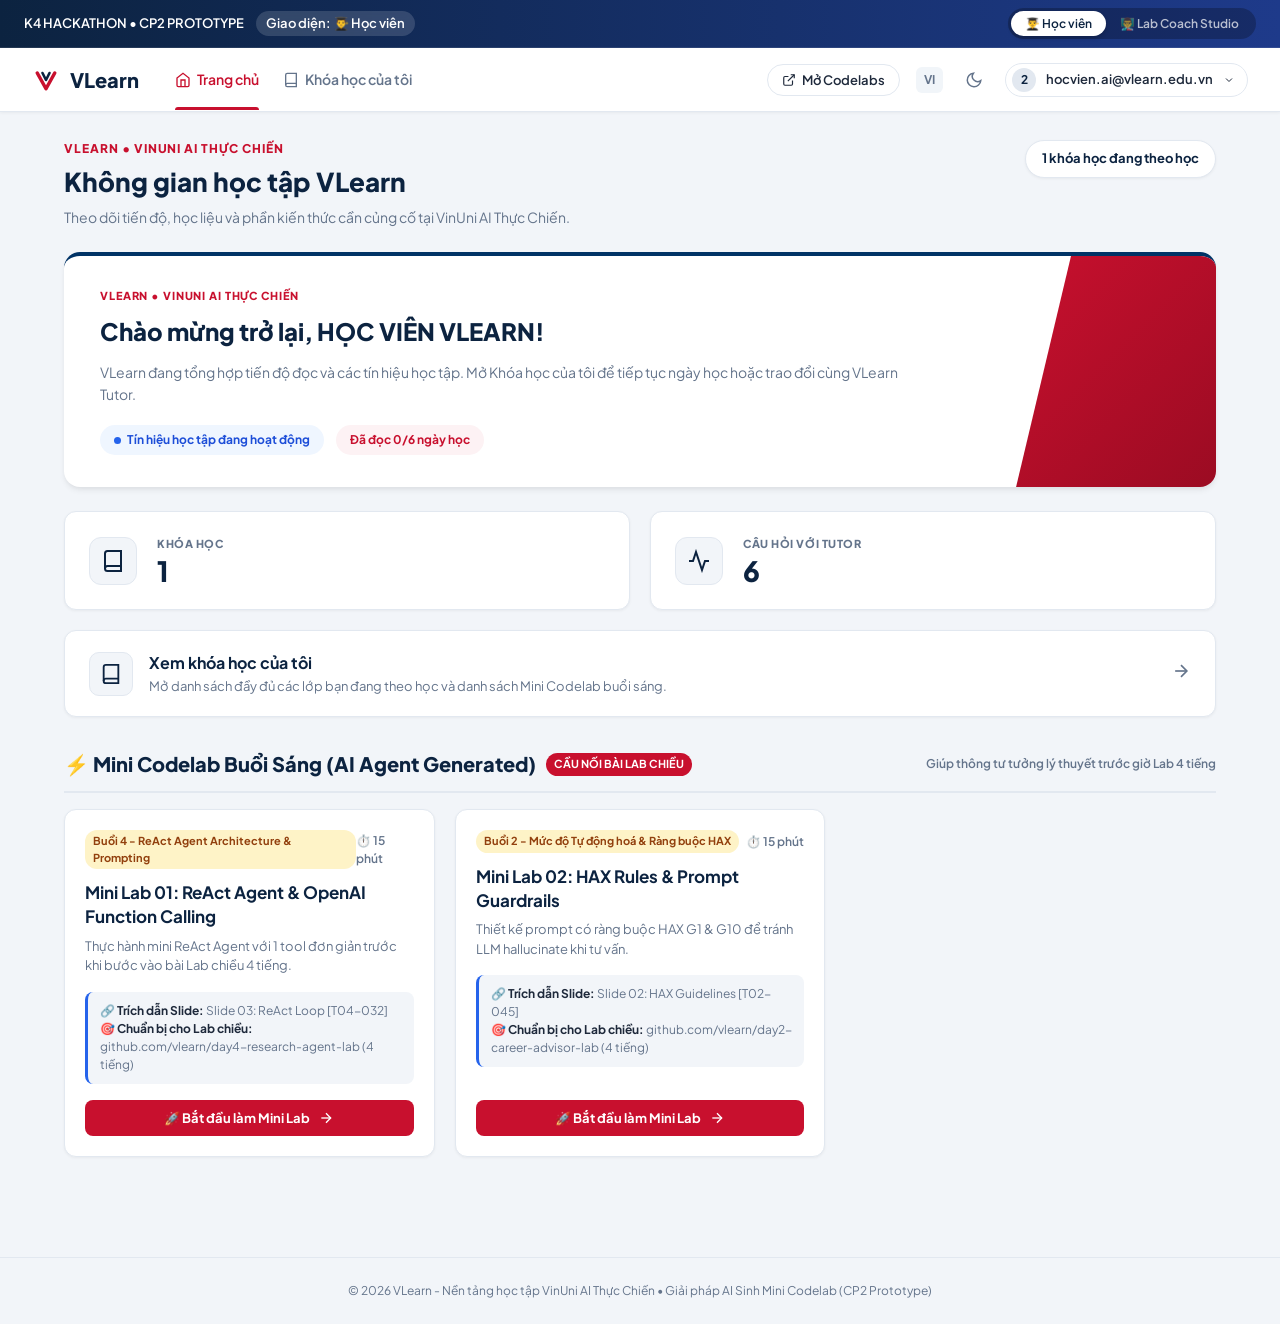
==== codebase/index.html @ d438fdfe "feat: implement initial VLearn CP2 mini codelab application prototype with project structure and cor" ====
<!DOCTYPE html>
<html lang="vi">
<head>
  <meta charset="UTF-8">
  <meta name="viewport" content="width=device-width, initial-scale=1.0">
  <title>VLearn - Không gian học tập VinUni AI Thực Chiến & Mini Codelab Generator</title>
  <meta name="description" content="Nền tảng VLearn kết hợp AI Agent sinh Mini Codelab tự động từ slide bài giảng sáng và repo lab chiều, giúp học viên thông tư tưởng kiến thức và thực hành mượt mà.">
  <link rel="stylesheet" href="styles.css">
</head>
<body>

  <!-- App Mount Target -->
  <div id="app"></div>

  <!-- Application Script -->
  <script src="app.js"></script>

</body>
</html>
---- codebase/styles.css ----
/* VLearn Styling System - Matching CP2 Dashboard & Theme */
@import url('https://fonts.googleapis.com/css2?family=Plus+Jakarta+Sans:wght@400;500;600;700;800&display=swap');

:root {
  --primary-red: #C8102E;
  --primary-red-hover: #a50d24;
  --primary-red-light: #fdf2f4;
  --navy-dark: #0C2340;
  --navy-blue: #003366;
  --navy-light: #1E3A8A;
  --bg-page: #f2f5f9;
  --card-bg: #ffffff;
  --text-main: #1e293b;
  --text-muted: #64748b;
  --text-light: #94a3b8;
  --border-color: #e2e8f0;
  --border-radius-lg: 16px;
  --border-radius-md: 12px;
  --border-radius-sm: 8px;
  --shadow-sm: 0 1px 3px rgba(0, 0, 0, 0.05);
  --shadow-md: 0 4px 6px -1px rgba(0, 0, 0, 0.07), 0 2px 4px -1px rgba(0, 0, 0, 0.04);
  --shadow-lg: 0 10px 25px -5px rgba(0, 0, 0, 0.1), 0 8px 10px -6px rgba(0, 0, 0, 0.05);
  --accent-green: #10b981;
  --accent-blue: #2563eb;
  --accent-orange: #f59e0b;
  --accent-purple: #8b5cf6;
}

/* Dark Mode Overrides */
body.dark-mode {
  --bg-page: #0f172a;
  --card-bg: #1e293b;
  --text-main: #f8fafc;
  --text-muted: #94a3b8;
  --border-color: #334155;
  --primary-red-light: rgba(200, 16, 46, 0.15);
}

* {
  box-sizing: border-box;
  margin: 0;
  padding: 0;
  font-family: 'Plus Jakarta Sans', -apple-system, BlinkMacSystemFont, sans-serif;
}

body {
  background-color: var(--bg-page);
  color: var(--text-main);
  line-height: 1.5;
  min-height: 100vh;
  transition: background-color 0.3s ease, color 0.3s ease;
}

/* Role Banner Bar */
.role-bar {
  background: linear-gradient(90deg, #0C2340 0%, #1E3A8A 100%);
  color: #fff;
  padding: 8px 24px;
  display: flex;
  justify-content: space-between;
  align-items: center;
  font-size: 13px;
  font-weight: 600;
  border-bottom: 1px solid rgba(255, 255, 255, 0.1);
}

.role-bar .role-info {
  display: flex;
  align-items: center;
  gap: 12px;
}

.role-bar .role-badge {
  background: rgba(255, 255, 255, 0.15);
  padding: 3px 10px;
  border-radius: 20px;
  backdrop-filter: blur(4px);
}

.role-switcher {
  display: flex;
  background: rgba(0, 0, 0, 0.25);
  padding: 3px;
  border-radius: 20px;
}

.role-btn {
  border: none;
  background: transparent;
  color: rgba(255, 255, 255, 0.7);
  padding: 5px 14px;
  border-radius: 16px;
  cursor: pointer;
  font-size: 12px;
  font-weight: 600;
  transition: all 0.2s ease;
  display: flex;
  align-items: center;
  gap: 6px;
}

.role-btn.active {
  background: #ffffff;
  color: var(--navy-dark);
  box-shadow: 0 2px 4px rgba(0, 0, 0, 0.2);
}

/* Main Top Header */
.vlearn-header {
  background: var(--card-bg);
  border-bottom: 1px solid var(--border-color);
  padding: 0 32px;
  height: 64px;
  display: flex;
  align-items: center;
  justify-content: space-between;
  position: sticky;
  top: 0;
  z-index: 100;
  box-shadow: var(--shadow-sm);
}

.header-left {
  display: flex;
  align-items: center;
  gap: 36px;
}

.brand-logo {
  display: flex;
  align-items: center;
  gap: 10px;
  font-weight: 800;
  font-size: 20px;
  color: var(--navy-dark);
  text-decoration: none;
}

body.dark-mode .brand-logo {
  color: #fff;
}

.brand-icon {
  width: 28px;
  height: 28px;
}

.nav-links {
  display: flex;
  gap: 24px;

}

.nav-item {
  text-decoration: none;
  color: var(--text-muted);
  font-weight: 600;
  font-size: 14px;
  padding: 20px 0;
  position: relative;
  transition: color 0.2s ease;
  display: flex;
  align-items: center;
  gap: 6px;
  cursor: pointer;
}

.nav-item:hover, .nav-item.active {
  color: var(--primary-red);
}

.nav-item.active::after {
  content: '';
  position: absolute;
  bottom: 0;
  left: 0;
  right: 0;
  height: 3px;
  background-color: var(--primary-red);
  border-top-left-radius: 3px;
  border-top-right-radius: 3px;
}

.header-right {
  display: flex;
  align-items: center;
  gap: 16px;
}

.btn-codelabs-link {
  border: 1px solid var(--border-color);
  background: transparent;
  padding: 7px 14px;
  border-radius: 20px;
  color: var(--text-main);
  font-size: 13px;
  font-weight: 600;
  cursor: pointer;
  display: flex;
  align-items: center;
  gap: 6px;
  transition: all 0.2s ease;
}

.btn-codelabs-link:hover {
  border-color: var(--primary-red);
  color: var(--primary-red);
}

.lang-badge {
  background: #f1f5f9;
  border-radius: 6px;
  padding: 4px 8px;
  font-size: 12px;
  font-weight: 700;
  color: var(--text-muted);
}

body.dark-mode .lang-badge {
  background: #334155;
  color: #f1f5f9;
}

.theme-toggle-btn {
  background: transparent;
  border: none;
  color: var(--text-muted);
  cursor: pointer;
  padding: 6px;
  border-radius: 50%;
  display: flex;
  align-items: center;
  justify-content: center;
  transition: background 0.2s;
}

.theme-toggle-btn:hover {
  background: var(--bg-page);
  color: var(--text-main);
}

.user-profile-badge {
  display: flex;
  align-items: center;
  gap: 10px;
  border: 1px solid var(--border-color);
  padding: 4px 12px 4px 6px;
  border-radius: 30px;
  cursor: pointer;
  background: var(--card-bg);
}

.user-avatar-num {
  background: #e2e8f0;
  color: var(--navy-dark);
  font-weight: 700;
  font-size: 12px;
  width: 24px;
  height: 24px;
  border-radius: 50%;
  display: flex;
  align-items: center;
  justify-content: center;
}

.user-email {
  font-size: 13px;
  font-weight: 600;
  color: var(--text-main);
}

/* Page Body Container */
.page-container {
  max-width: 1200px;
  margin: 0 auto;
  padding: 28px 24px;
}

/* Section Header */
.section-header {
  margin-bottom: 24px;
  display: flex;
  justify-content: space-between;
  align-items: flex-start;
}

.breadcrumb-tag {
  color: var(--primary-red);
  font-size: 12px;
  font-weight: 800;
  letter-spacing: 0.08em;
  text-transform: uppercase;
  margin-bottom: 4px;
}

.page-title {
  font-size: 26px;
  font-weight: 800;
  color: var(--navy-dark);
  margin-bottom: 6px;
}

body.dark-mode .page-title {
  color: #fff;
}

.page-subtitle {
  color: var(--text-muted);
  font-size: 14px;
}

.course-count-badge {
  background: var(--card-bg);
  border: 1px solid var(--border-color);
  padding: 8px 16px;
  border-radius: 30px;
  font-size: 13px;
  font-weight: 700;
  color: var(--navy-dark);
  box-shadow: var(--shadow-sm);
}

body.dark-mode .course-count-badge {
  color: #fff;
}

/* Welcome Banner Card (matching screenshot) */
.welcome-banner {
  background: var(--card-bg);
  border-radius: var(--border-radius-lg);
  border-top: 4px solid var(--navy-blue);
  box-shadow: var(--shadow-md);
  padding: 32px 36px;
  position: relative;
  overflow: hidden;
  margin-bottom: 24px;
}

.welcome-banner-bg-shape {
  position: absolute;
  right: -20px;
  top: 0;
  bottom: 0;
  width: 220px;
  background: linear-gradient(135deg, var(--primary-red) 0%, #990B22 100%);
  clip-path: polygon(25% 0%, 100% 0%, 100% 100%, 0% 100%);
  z-index: 1;
}

.welcome-banner-content {
  position: relative;
  z-index: 2;
  max-width: 75%;
}

.banner-sublabel {
  color: var(--primary-red);
  font-size: 11px;
  font-weight: 800;
  letter-spacing: 0.08em;
  text-transform: uppercase;
  margin-bottom: 8px;
}

.banner-title {
  font-size: 24px;
  font-weight: 800;
  color: var(--navy-dark);
  margin-bottom: 12px;
}

body.dark-mode .banner-title {
  color: #fff;
}

.banner-desc {
  color: var(--text-muted);
  font-size: 14px;
  margin-bottom: 20px;
  line-height: 1.6;
}

.banner-tags {
  display: flex;
  gap: 12px;
  flex-wrap: wrap;
}

.status-pill {
  display: inline-flex;
  align-items: center;
  gap: 6px;
  padding: 6px 14px;
  border-radius: 20px;
  font-size: 12px;
  font-weight: 700;
}

.status-pill.active {
  background: #eff6ff;
  color: #1d4ed8;
}

body.dark-mode .status-pill.active {
  background: rgba(37, 99, 235, 0.2);
  color: #60a5fa;
}

.status-pill.active .dot {
  width: 7px;
  height: 7px;
  border-radius: 50%;
  background-color: #2563eb;
}

.status-pill.read-status {
  background: var(--primary-red-light);
  color: var(--primary-red);
}

/* Stat Grid (matching screenshot) */
.stats-grid {
  display: grid;
  grid-template-columns: 1fr 1fr;
  gap: 20px;
  margin-bottom: 20px;
}

.stat-card {
  background: var(--card-bg);
  border-radius: var(--border-radius-md);
  padding: 24px;
  border: 1px solid var(--border-color);
  box-shadow: var(--shadow-sm);
  display: flex;
  align-items: center;
  gap: 20px;
  transition: transform 0.2s ease, box-shadow 0.2s ease;
}

.stat-card:hover {
  transform: translateY(-2px);
  box-shadow: var(--shadow-md);
}

.stat-icon-box {
  width: 48px;
  height: 48px;
  border-radius: 12px;
  border: 1px solid var(--border-color);
  display: flex;
  align-items: center;
  justify-content: center;
  color: var(--navy-dark);
  background: var(--bg-page);
}

body.dark-mode .stat-icon-box {
  color: #fff;
}

.stat-label {
  font-size: 11px;
  font-weight: 800;
  color: var(--text-muted);
  letter-spacing: 0.05em;
  text-transform: uppercase;
  margin-bottom: 4px;
}

.stat-value {
  font-size: 28px;
  font-weight: 800;
  color: var(--navy-dark);
  line-height: 1;
}

body.dark-mode .stat-value {
  color: #fff;
}

/* Wide Course Action Card */
.course-action-card {
  background: var(--card-bg);
  border-radius: var(--border-radius-md);
  padding: 20px 24px;
  border: 1px solid var(--border-color);
  box-shadow: var(--shadow-sm);
  display: flex;
  align-items: center;
  justify-content: space-between;
  cursor: pointer;
  transition: all 0.2s ease;
  margin-bottom: 32px;
}

.course-action-card:hover {
  border-color: var(--primary-red);
  transform: translateY(-2px);
  box-shadow: var(--shadow-md);
}

.action-card-left {
  display: flex;
  align-items: center;
  gap: 16px;
}

.action-card-icon {
  width: 44px;
  height: 44px;
  border-radius: 10px;
  border: 1px solid var(--border-color);
  display: flex;
  align-items: center;
  justify-content: center;
  background: var(--bg-page);
  color: var(--navy-dark);
}

body.dark-mode .action-card-icon {
  color: #fff;
}

.action-card-title {
  font-size: 16px;
  font-weight: 700;
  color: var(--navy-dark);
  margin-bottom: 2px;
}

body.dark-mode .action-card-title {
  color: #fff;
}

.action-card-desc {
  font-size: 13px;
  color: var(--text-muted);
}

.action-card-arrow {
  color: var(--text-muted);
  transition: transform 0.2s ease, color 0.2s ease;
}

.course-action-card:hover .action-card-arrow {
  color: var(--primary-red);
  transform: translateX(4px);
}

/* CP2 Mini Codelab Section Header */
.codelab-section-title {
  display: flex;
  align-items: center;
  justify-content: space-between;
  margin-bottom: 16px;
  border-bottom: 2px solid var(--border-color);
  padding-bottom: 12px;
}

.codelab-section-title h2 {
  font-size: 20px;
  font-weight: 800;
  color: var(--navy-dark);
  display: flex;
  align-items: center;
  gap: 10px;
}

body.dark-mode .codelab-section-title h2 {
  color: #fff;
}

.codelab-section-badge {
  background: var(--primary-red);
  color: #fff;
  font-size: 11px;
  font-weight: 700;
  padding: 3px 8px;
  border-radius: 12px;
  text-transform: uppercase;
}

/* Codelab Cards Grid */
.codelabs-grid {
  display: grid;
  grid-template-columns: repeat(auto-fill, minmax(350px, 1fr));
  gap: 20px;
  margin-bottom: 32px;
}

.codelab-item-card {
  background: var(--card-bg);
  border-radius: var(--border-radius-md);
  border: 1px solid var(--border-color);
  box-shadow: var(--shadow-sm);
  padding: 20px;
  display: flex;
  flex-direction: column;
  justify-content: space-between;
  transition: all 0.2s ease;
  position: relative;
}

.codelab-item-card:hover {
  border-color: var(--accent-blue);
  box-shadow: var(--shadow-md);
  transform: translateY(-2px);
}

.codelab-card-tag {
  display: flex;
  align-items: center;
  justify-content: space-between;
  margin-bottom: 12px;
}

.tag-morning {
  background: #fef3c7;
  color: #92400e;
  font-size: 11px;
  font-weight: 700;
  padding: 3px 8px;
  border-radius: 12px;
}

.tag-duration {
  font-size: 12px;
  color: var(--text-muted);
  font-weight: 600;
}

.codelab-card-h3 {
  font-size: 17px;
  font-weight: 700;
  color: var(--navy-dark);
  margin-bottom: 8px;
  line-height: 1.4;
}

body.dark-mode .codelab-card-h3 {
  color: #fff;
}

.codelab-card-desc {
  font-size: 13px;
  color: var(--text-muted);
  margin-bottom: 16px;
  line-height: 1.5;
}

.codelab-card-meta {
  background: var(--bg-page);
  padding: 10px 12px;
  border-radius: 8px;
  font-size: 12px;
  color: var(--text-muted);
  margin-bottom: 16px;
  border-left: 3px solid var(--accent-blue);
}

.codelab-card-meta strong {
  color: var(--text-main);
}

.btn-primary {
  background: var(--primary-red);
  color: #fff;
  border: none;
  padding: 10px 18px;
  border-radius: var(--border-radius-sm);
  font-weight: 700;
  font-size: 13px;
  cursor: pointer;
  display: flex;
  align-items: center;
  justify-content: center;
  gap: 8px;
  transition: background 0.2s ease, transform 0.1s ease;
  width: 100%;
}

.btn-primary:hover {
  background: var(--primary-red-hover);
}

.btn-primary:active {
  transform: scale(0.98);
}

.btn-secondary {
  background: var(--card-bg);
  color: var(--text-main);
  border: 1px solid var(--border-color);
  padding: 10px 18px;
  border-radius: var(--border-radius-sm);
  font-weight: 700;
  font-size: 13px;
  cursor: pointer;
  display: flex;
  align-items: center;
  justify-content: center;
  gap: 8px;
  transition: all 0.2s ease;
}

.btn-secondary:hover {
  border-color: var(--primary-red);
  color: var(--primary-red);
}

/* Modal / Workspace overlay */
.modal-overlay {
  position: fixed;
  top: 0;
  left: 0;
  right: 0;
  bottom: 0;
  background: rgba(15, 23, 42, 0.7);
  backdrop-filter: blur(4px);
  z-index: 200;
  display: flex;
  align-items: center;
  justify-content: center;
  padding: 20px;
  animation: fadeIn 0.2s ease;
}

@keyframes fadeIn {
  from { opacity: 0; }
  to { opacity: 1; }
}

.workspace-modal {
  background: var(--card-bg);
  border-radius: var(--border-radius-lg);
  width: 100%;
  max-width: 1000px;
  max-height: 90vh;
  display: flex;
  flex-direction: column;
  box-shadow: var(--shadow-lg);
  overflow: hidden;
  border: 1px solid var(--border-color);
}

.workspace-header {
  padding: 16px 24px;
  border-bottom: 1px solid var(--border-color);
  display: flex;
  align-items: center;
  justify-content: space-between;
  background: var(--card-bg);
}

.workspace-title-box h3 {
  font-size: 18px;
  font-weight: 800;
  color: var(--navy-dark);
}

body.dark-mode .workspace-title-box h3 {
  color: #fff;
}

.workspace-subtitle {
  font-size: 12px;
  color: var(--text-muted);
}

.modal-close-btn {
  background: transparent;
  border: none;
  color: var(--text-muted);
  font-size: 20px;
  cursor: pointer;
  padding: 4px 8px;
  border-radius: 6px;
}

.modal-close-btn:hover {
  background: var(--bg-page);
  color: var(--text-main);
}

.workspace-stepper {
  display: flex;
  background: var(--bg-page);
  border-bottom: 1px solid var(--border-color);
  padding: 0 24px;
}

.step-tab {
  padding: 12px 18px;
  font-size: 13px;
  font-weight: 700;
  color: var(--text-muted);
  cursor: pointer;
  border-bottom: 3px solid transparent;
  display: flex;
  align-items: center;
  gap: 8px;
  transition: all 0.2s;
}

.step-tab.active {
  color: var(--primary-red);
  border-bottom-color: var(--primary-red);
  background: var(--card-bg);
}

.step-tab.completed {
  color: var(--accent-green);
}

.workspace-body {
  padding: 24px;
  overflow-y: auto;
  flex: 1;
}

/* Theory Bridge Box */
.theory-bridge-box {
  background: #eff6ff;
  border: 1px solid #bfdbfe;
  border-radius: var(--border-radius-md);
  padding: 18px;
  margin-bottom: 20px;
}

body.dark-mode .theory-bridge-box {
  background: rgba(30, 58, 138, 0.25);
  border-color: #1e40af;
}

.theory-title {
  font-size: 14px;
  font-weight: 700;
  color: #1e40af;
  margin-bottom: 6px;
  display: flex;
  align-items: center;
  gap: 6px;
}

body.dark-mode .theory-title {
  color: #93c5fd;
}

.theory-content {
  font-size: 13px;
  color: var(--text-main);
  line-height: 1.5;
}

/* Code Playground */
.playground-container {
  display: grid;
  grid-template-columns: 1fr 1fr;
  gap: 16px;
  margin-bottom: 20px;
}

@media (max-width: 768px) {
  .playground-container {
    grid-template-columns: 1fr;
  }
}

.code-editor-box, .output-box {
  background: #0f172a;
  border-radius: var(--border-radius-md);
  overflow: hidden;
  border: 1px solid #334155;
  display: flex;
  flex-direction: column;
}

.box-header {
  background: #1e293b;
  padding: 10px 14px;
  font-size: 12px;
  font-weight: 700;
  color: #94a3b8;
  display: flex;
  align-items: center;
  justify-content: space-between;
  border-bottom: 1px solid #334155;
}

.code-textarea {
  width: 100%;
  height: 260px;
  background: transparent;
  color: #f8fafc;
  border: none;
  padding: 14px;
  font-family: 'Fira Code', 'Courier New', monospace;
  font-size: 13px;
  line-height: 1.5;
  resize: none;
  outline: none;
}

.console-output {
  height: 260px;
  padding: 14px;
  font-family: 'Fira Code', 'Courier New', monospace;
  font-size: 12px;
  color: #38bdf8;
  overflow-y: auto;
  white-space: pre-wrap;
  line-height: 1.6;
}

.console-log-thought { color: #facc15; }
.console-log-action { color: #a78bfa; }
.console-log-observation { color: #34d399; }
.console-log-final { color: #60a5fa; font-weight: 700; }

/* Lab Coach Studio Styling */
.coach-studio-card {
  background: var(--card-bg);
  border-radius: var(--border-radius-lg);
  border: 1px solid var(--border-color);
  box-shadow: var(--shadow-md);
  padding: 28px;
  margin-bottom: 32px;
}

.form-group {
  margin-bottom: 20px;
}

.form-label {
  display: block;
  font-size: 13px;
  font-weight: 700;
  color: var(--navy-dark);
  margin-bottom: 6px;
}

body.dark-mode .form-label {
  color: #fff;
}

.form-control {
  width: 100%;
  padding: 10px 14px;
  border-radius: var(--border-radius-sm);
  border: 1px solid var(--border-color);
  background: var(--bg-page);
  color: var(--text-main);
  font-size: 14px;
  outline: none;
  transition: border-color 0.2s;
}

.form-control:focus {
  border-color: var(--primary-red);
}

.checkbox-group {
  display: flex;
  gap: 16px;
  flex-wrap: wrap;
}

.checkbox-label {
  display: flex;
  align-items: center;
  gap: 6px;
  font-size: 13px;
  font-weight: 600;
  cursor: pointer;
}

/* Agent Generator Live Stepper */
.generation-progress {
  background: var(--bg-page);
  border-radius: var(--border-radius-md);
  padding: 20px;
  margin-top: 20px;
  border: 1px dashed var(--accent-blue);
}

.progress-step-item {
  display: flex;
  align-items: center;
  gap: 12px;
  margin-bottom: 10px;
  font-size: 13px;
  font-weight: 600;
}

.progress-step-icon {
  width: 24px;
  height: 24px;
  border-radius: 50%;
  background: var(--border-color);
  display: flex;
  align-items: center;
  justify-content: center;
  font-size: 11px;
}

.progress-step-item.active .progress-step-icon {
  background: var(--accent-blue);
  color: #fff;
  animation: pulse 1.5s infinite;
}

.progress-step-item.done .progress-step-icon {
  background: var(--accent-green);
  color: #fff;
}

@keyframes pulse {
  0% { transform: scale(0.95); opacity: 0.8; }
  50% { transform: scale(1.05); opacity: 1; }
  100% { transform: scale(0.95); opacity: 0.8; }
}

/* Footer */
.vlearn-footer {
  border-top: 1px solid var(--border-color);
  padding: 24px 32px;
  text-align: center;
  font-size: 12px;
  color: var(--text-muted);
  margin-top: 40px;
}
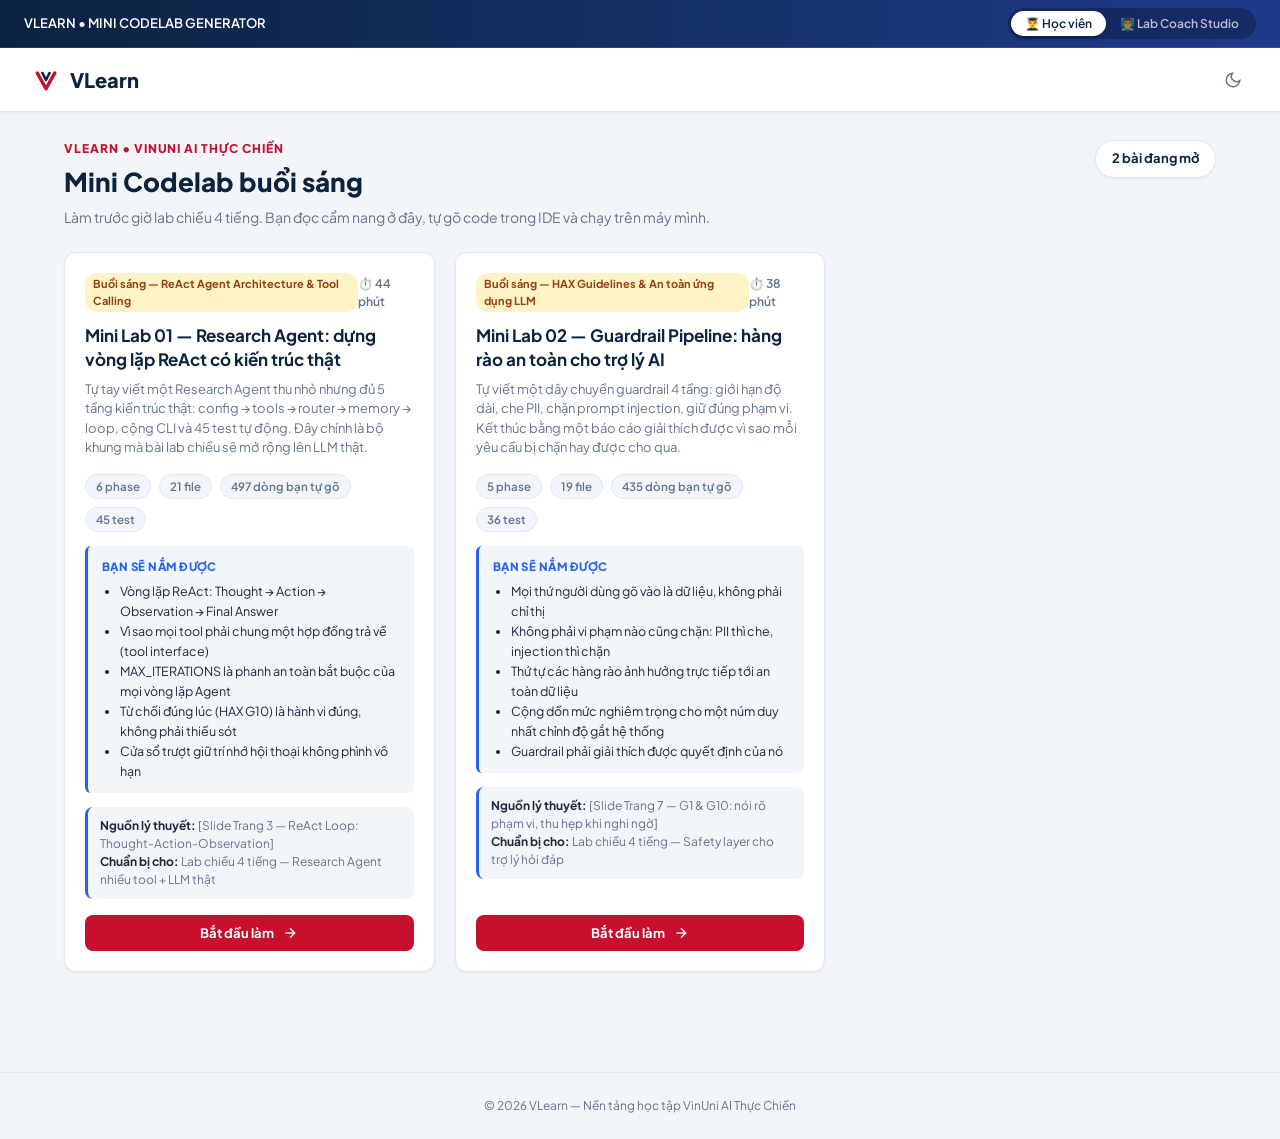
==== commit e9a7c1dd: "Update UI" ====
--- a/codebase/index.html
+++ b/codebase/index.html
@@ -16,4 +16,4 @@
   <script src="app.js"></script>
 
 </body>
-</html>
+</html>
--- a/codebase/styles.css
+++ b/codebase/styles.css
@@ -145,26 +145,6 @@
   height: 28px;
 }
 
-.nav-links {
-  display: flex;
-  gap: 24px;
-
-}
-
-.nav-item {
-  text-decoration: none;
-  color: var(--text-muted);
-  font-weight: 600;
-  font-size: 14px;
-  padding: 20px 0;
-  position: relative;
-  transition: color 0.2s ease;
-  display: flex;
-  align-items: center;
-  gap: 6px;
-  cursor: pointer;
-}
-
 .nav-item:hover, .nav-item.active {
   color: var(--primary-red);
 }
@@ -187,35 +167,6 @@
   gap: 16px;
 }
 
-.btn-codelabs-link {
-  border: 1px solid var(--border-color);
-  background: transparent;
-  padding: 7px 14px;
-  border-radius: 20px;
-  color: var(--text-main);
-  font-size: 13px;
-  font-weight: 600;
-  cursor: pointer;
-  display: flex;
-  align-items: center;
-  gap: 6px;
-  transition: all 0.2s ease;
-}
-
-.btn-codelabs-link:hover {
-  border-color: var(--primary-red);
-  color: var(--primary-red);
-}
-
-.lang-badge {
-  background: #f1f5f9;
-  border-radius: 6px;
-  padding: 4px 8px;
-  font-size: 12px;
-  font-weight: 700;
-  color: var(--text-muted);
-}
-
 body.dark-mode .lang-badge {
   background: #334155;
   color: #f1f5f9;
@@ -236,36 +187,6 @@
 
 .theme-toggle-btn:hover {
   background: var(--bg-page);
-  color: var(--text-main);
-}
-
-.user-profile-badge {
-  display: flex;
-  align-items: center;
-  gap: 10px;
-  border: 1px solid var(--border-color);
-  padding: 4px 12px 4px 6px;
-  border-radius: 30px;
-  cursor: pointer;
-  background: var(--card-bg);
-}
-
-.user-avatar-num {
-  background: #e2e8f0;
-  color: var(--navy-dark);
-  font-weight: 700;
-  font-size: 12px;
-  width: 24px;
-  height: 24px;
-  border-radius: 50%;
-  display: flex;
-  align-items: center;
-  justify-content: center;
-}
-
-.user-email {
-  font-size: 13px;
-  font-weight: 600;
   color: var(--text-main);
 }
 
@@ -324,76 +245,8 @@
   color: #fff;
 }
 
-/* Welcome Banner Card (matching screenshot) */
-.welcome-banner {
-  background: var(--card-bg);
-  border-radius: var(--border-radius-lg);
-  border-top: 4px solid var(--navy-blue);
-  box-shadow: var(--shadow-md);
-  padding: 32px 36px;
-  position: relative;
-  overflow: hidden;
-  margin-bottom: 24px;
-}
-
-.welcome-banner-bg-shape {
-  position: absolute;
-  right: -20px;
-  top: 0;
-  bottom: 0;
-  width: 220px;
-  background: linear-gradient(135deg, var(--primary-red) 0%, #990B22 100%);
-  clip-path: polygon(25% 0%, 100% 0%, 100% 100%, 0% 100%);
-  z-index: 1;
-}
-
-.welcome-banner-content {
-  position: relative;
-  z-index: 2;
-  max-width: 75%;
-}
-
-.banner-sublabel {
-  color: var(--primary-red);
-  font-size: 11px;
-  font-weight: 800;
-  letter-spacing: 0.08em;
-  text-transform: uppercase;
-  margin-bottom: 8px;
-}
-
-.banner-title {
-  font-size: 24px;
-  font-weight: 800;
-  color: var(--navy-dark);
-  margin-bottom: 12px;
-}
-
 body.dark-mode .banner-title {
   color: #fff;
-}
-
-.banner-desc {
-  color: var(--text-muted);
-  font-size: 14px;
-  margin-bottom: 20px;
-  line-height: 1.6;
-}
-
-.banner-tags {
-  display: flex;
-  gap: 12px;
-  flex-wrap: wrap;
-}
-
-.status-pill {
-  display: inline-flex;
-  align-items: center;
-  gap: 6px;
-  padding: 6px 14px;
-  border-radius: 20px;
-  font-size: 12px;
-  font-weight: 700;
 }
 
 .status-pill.active {
@@ -418,167 +271,24 @@
   color: var(--primary-red);
 }
 
-/* Stat Grid (matching screenshot) */
-.stats-grid {
-  display: grid;
-  grid-template-columns: 1fr 1fr;
-  gap: 20px;
-  margin-bottom: 20px;
-}
-
-.stat-card {
-  background: var(--card-bg);
-  border-radius: var(--border-radius-md);
-  padding: 24px;
-  border: 1px solid var(--border-color);
-  box-shadow: var(--shadow-sm);
-  display: flex;
-  align-items: center;
-  gap: 20px;
-  transition: transform 0.2s ease, box-shadow 0.2s ease;
-}
-
-.stat-card:hover {
-  transform: translateY(-2px);
-  box-shadow: var(--shadow-md);
-}
-
-.stat-icon-box {
-  width: 48px;
-  height: 48px;
-  border-radius: 12px;
-  border: 1px solid var(--border-color);
-  display: flex;
-  align-items: center;
-  justify-content: center;
-  color: var(--navy-dark);
-  background: var(--bg-page);
-}
-
 body.dark-mode .stat-icon-box {
   color: #fff;
 }
 
-.stat-label {
-  font-size: 11px;
-  font-weight: 800;
-  color: var(--text-muted);
-  letter-spacing: 0.05em;
-  text-transform: uppercase;
-  margin-bottom: 4px;
-}
-
-.stat-value {
-  font-size: 28px;
-  font-weight: 800;
-  color: var(--navy-dark);
-  line-height: 1;
-}
-
 body.dark-mode .stat-value {
   color: #fff;
 }
 
-/* Wide Course Action Card */
-.course-action-card {
-  background: var(--card-bg);
-  border-radius: var(--border-radius-md);
-  padding: 20px 24px;
-  border: 1px solid var(--border-color);
-  box-shadow: var(--shadow-sm);
-  display: flex;
-  align-items: center;
-  justify-content: space-between;
-  cursor: pointer;
-  transition: all 0.2s ease;
-  margin-bottom: 32px;
-}
-
-.course-action-card:hover {
-  border-color: var(--primary-red);
-  transform: translateY(-2px);
-  box-shadow: var(--shadow-md);
-}
-
-.action-card-left {
-  display: flex;
-  align-items: center;
-  gap: 16px;
-}
-
-.action-card-icon {
-  width: 44px;
-  height: 44px;
-  border-radius: 10px;
-  border: 1px solid var(--border-color);
-  display: flex;
-  align-items: center;
-  justify-content: center;
-  background: var(--bg-page);
-  color: var(--navy-dark);
-}
-
 body.dark-mode .action-card-icon {
   color: #fff;
 }
 
-.action-card-title {
-  font-size: 16px;
-  font-weight: 700;
-  color: var(--navy-dark);
-  margin-bottom: 2px;
-}
-
 body.dark-mode .action-card-title {
   color: #fff;
 }
 
-.action-card-desc {
-  font-size: 13px;
-  color: var(--text-muted);
-}
-
-.action-card-arrow {
-  color: var(--text-muted);
-  transition: transform 0.2s ease, color 0.2s ease;
-}
-
-.course-action-card:hover .action-card-arrow {
-  color: var(--primary-red);
-  transform: translateX(4px);
-}
-
-/* CP2 Mini Codelab Section Header */
-.codelab-section-title {
-  display: flex;
-  align-items: center;
-  justify-content: space-between;
-  margin-bottom: 16px;
-  border-bottom: 2px solid var(--border-color);
-  padding-bottom: 12px;
-}
-
-.codelab-section-title h2 {
-  font-size: 20px;
-  font-weight: 800;
-  color: var(--navy-dark);
-  display: flex;
-  align-items: center;
-  gap: 10px;
-}
-
 body.dark-mode .codelab-section-title h2 {
   color: #fff;
-}
-
-.codelab-section-badge {
-  background: var(--primary-red);
-  color: #fff;
-  font-size: 11px;
-  font-weight: 700;
-  padding: 3px 8px;
-  border-radius: 12px;
-  text-transform: uppercase;
 }
 
 /* Codelab Cards Grid */
@@ -709,98 +419,13 @@
   color: var(--primary-red);
 }
 
-/* Modal / Workspace overlay */
-.modal-overlay {
-  position: fixed;
-  top: 0;
-  left: 0;
-  right: 0;
-  bottom: 0;
-  background: rgba(15, 23, 42, 0.7);
-  backdrop-filter: blur(4px);
-  z-index: 200;
-  display: flex;
-  align-items: center;
-  justify-content: center;
-  padding: 20px;
-  animation: fadeIn 0.2s ease;
-}
-
 @keyframes fadeIn {
   from { opacity: 0; }
   to { opacity: 1; }
 }
 
-.workspace-modal {
-  background: var(--card-bg);
-  border-radius: var(--border-radius-lg);
-  width: 100%;
-  max-width: 1000px;
-  max-height: 90vh;
-  display: flex;
-  flex-direction: column;
-  box-shadow: var(--shadow-lg);
-  overflow: hidden;
-  border: 1px solid var(--border-color);
-}
-
-.workspace-header {
-  padding: 16px 24px;
-  border-bottom: 1px solid var(--border-color);
-  display: flex;
-  align-items: center;
-  justify-content: space-between;
-  background: var(--card-bg);
-}
-
-.workspace-title-box h3 {
-  font-size: 18px;
-  font-weight: 800;
-  color: var(--navy-dark);
-}
-
 body.dark-mode .workspace-title-box h3 {
   color: #fff;
-}
-
-.workspace-subtitle {
-  font-size: 12px;
-  color: var(--text-muted);
-}
-
-.modal-close-btn {
-  background: transparent;
-  border: none;
-  color: var(--text-muted);
-  font-size: 20px;
-  cursor: pointer;
-  padding: 4px 8px;
-  border-radius: 6px;
-}
-
-.modal-close-btn:hover {
-  background: var(--bg-page);
-  color: var(--text-main);
-}
-
-.workspace-stepper {
-  display: flex;
-  background: var(--bg-page);
-  border-bottom: 1px solid var(--border-color);
-  padding: 0 24px;
-}
-
-.step-tab {
-  padding: 12px 18px;
-  font-size: 13px;
-  font-weight: 700;
-  color: var(--text-muted);
-  cursor: pointer;
-  border-bottom: 3px solid transparent;
-  display: flex;
-  align-items: center;
-  gap: 8px;
-  transition: all 0.2s;
 }
 
 .step-tab.active {
@@ -813,52 +438,13 @@
   color: var(--accent-green);
 }
 
-.workspace-body {
-  padding: 24px;
-  overflow-y: auto;
-  flex: 1;
-}
-
-/* Theory Bridge Box */
-.theory-bridge-box {
-  background: #eff6ff;
-  border: 1px solid #bfdbfe;
-  border-radius: var(--border-radius-md);
-  padding: 18px;
-  margin-bottom: 20px;
-}
-
 body.dark-mode .theory-bridge-box {
   background: rgba(30, 58, 138, 0.25);
   border-color: #1e40af;
 }
 
-.theory-title {
-  font-size: 14px;
-  font-weight: 700;
-  color: #1e40af;
-  margin-bottom: 6px;
-  display: flex;
-  align-items: center;
-  gap: 6px;
-}
-
 body.dark-mode .theory-title {
   color: #93c5fd;
-}
-
-.theory-content {
-  font-size: 13px;
-  color: var(--text-main);
-  line-height: 1.5;
-}
-
-/* Code Playground */
-.playground-container {
-  display: grid;
-  grid-template-columns: 1fr 1fr;
-  gap: 16px;
-  margin-bottom: 20px;
 }
 
 @media (max-width: 768px) {
@@ -867,57 +453,6 @@
   }
 }
 
-.code-editor-box, .output-box {
-  background: #0f172a;
-  border-radius: var(--border-radius-md);
-  overflow: hidden;
-  border: 1px solid #334155;
-  display: flex;
-  flex-direction: column;
-}
-
-.box-header {
-  background: #1e293b;
-  padding: 10px 14px;
-  font-size: 12px;
-  font-weight: 700;
-  color: #94a3b8;
-  display: flex;
-  align-items: center;
-  justify-content: space-between;
-  border-bottom: 1px solid #334155;
-}
-
-.code-textarea {
-  width: 100%;
-  height: 260px;
-  background: transparent;
-  color: #f8fafc;
-  border: none;
-  padding: 14px;
-  font-family: 'Fira Code', 'Courier New', monospace;
-  font-size: 13px;
-  line-height: 1.5;
-  resize: none;
-  outline: none;
-}
-
-.console-output {
-  height: 260px;
-  padding: 14px;
-  font-family: 'Fira Code', 'Courier New', monospace;
-  font-size: 12px;
-  color: #38bdf8;
-  overflow-y: auto;
-  white-space: pre-wrap;
-  line-height: 1.6;
-}
-
-.console-log-thought { color: #facc15; }
-.console-log-action { color: #a78bfa; }
-.console-log-observation { color: #34d399; }
-.console-log-final { color: #60a5fa; font-weight: 700; }
-
 /* Lab Coach Studio Styling */
 .coach-studio-card {
   background: var(--card-bg);
@@ -958,21 +493,6 @@
 
 .form-control:focus {
   border-color: var(--primary-red);
-}
-
-.checkbox-group {
-  display: flex;
-  gap: 16px;
-  flex-wrap: wrap;
-}
-
-.checkbox-label {
-  display: flex;
-  align-items: center;
-  gap: 6px;
-  font-size: 13px;
-  font-weight: 600;
-  cursor: pointer;
 }
 
 /* Agent Generator Live Stepper */
@@ -1030,3 +550,1108 @@
   color: var(--text-muted);
   margin-top: 40px;
 }
+
+/* ---------------------------------------------------------------------- */
+/* Trang Tutorial (Workspace) full-page — top bar + sidebar step + bottom nav */
+/* ---------------------------------------------------------------------- */
+.ws-page {
+  display: flex;
+  flex-direction: column;
+  height: 100vh;
+  background: var(--bg-page);
+}
+
+.ws-topbar {
+  display: flex;
+  align-items: center;
+  gap: 16px;
+  padding: 12px 24px;
+  background: var(--card-bg);
+  border-bottom: 1px solid var(--border-color);
+  flex-shrink: 0;
+}
+
+.ws-back-btn {
+  background: none;
+  border: 1px solid var(--border-color);
+  border-radius: var(--border-radius-sm);
+  width: 34px;
+  height: 34px;
+  font-size: 16px;
+  cursor: pointer;
+  color: var(--text-main);
+}
+
+.ws-title {
+  font-weight: 700;
+  font-size: 15px;
+  color: var(--navy-dark);
+  flex: 1;
+}
+
+body.dark-mode .ws-title {
+  color: #fff;
+}
+
+.ws-topbar-right {
+  display: flex;
+  align-items: center;
+  gap: 10px;
+}
+
+.ws-timer-pill {
+  font-size: 12px;
+  font-weight: 600;
+  padding: 6px 12px;
+  border-radius: 20px;
+  background: var(--bg-page);
+  border: 1px solid var(--border-color);
+  color: var(--text-main);
+}
+
+.ws-body {
+  flex: 1;
+  display: flex;
+  overflow: hidden;
+}
+
+.ws-sidebar {
+  width: 280px;
+  flex-shrink: 0;
+  background: var(--card-bg);
+  border-right: 1px solid var(--border-color);
+  padding: 20px 16px;
+  overflow-y: auto;
+}
+
+.ws-step-list {
+  display: flex;
+  flex-direction: column;
+  gap: 8px;
+}
+
+.ws-step-item {
+  display: flex;
+  align-items: center;
+  gap: 12px;
+  padding: 10px 12px;
+  border-radius: var(--border-radius-sm);
+  cursor: pointer;
+  font-size: 13px;
+  border: 1px solid transparent;
+  transition: background 0.15s;
+}
+
+.ws-step-item:hover {
+  background: var(--bg-page);
+}
+
+.ws-step-item.current {
+  border-color: var(--accent-blue);
+  background: var(--primary-red-light);
+  font-weight: 700;
+  color: var(--navy-dark);
+}
+
+body.dark-mode .ws-step-item.current {
+  color: #fff;
+}
+
+.ws-step-item.done .ws-step-icon {
+  background: var(--accent-green);
+  color: #fff;
+}
+
+.ws-step-item.upcoming {
+  color: var(--text-muted);
+}
+
+.ws-step-icon {
+  width: 24px;
+  height: 24px;
+  border-radius: 50%;
+  background: var(--bg-page);
+  border: 1px solid var(--border-color);
+  display: flex;
+  align-items: center;
+  justify-content: center;
+  font-size: 11px;
+  font-weight: 700;
+  flex-shrink: 0;
+}
+
+.ws-step-item.current .ws-step-icon {
+  background: var(--accent-blue);
+  color: #fff;
+  border-color: var(--accent-blue);
+}
+
+.ws-main {
+  flex: 1;
+  overflow-y: auto;
+  padding: 28px 32px;
+}
+
+.ws-step-heading {
+  font-size: 22px;
+  font-weight: 800;
+  color: var(--navy-dark);
+  margin-bottom: 18px;
+}
+
+body.dark-mode .ws-step-heading {
+  color: #fff;
+}
+
+.ws-bottombar {
+  display: flex;
+  align-items: center;
+  justify-content: space-between;
+  padding: 14px 32px;
+  background: var(--card-bg);
+  border-top: 1px solid var(--border-color);
+  flex-shrink: 0;
+}
+
+.ws-step-counter {
+  font-size: 13px;
+  color: var(--text-muted);
+  font-weight: 600;
+}
+
+/* ---------------------------------------------------------------------- */
+/* Khối nội dung tutorial (schema blocks) */
+/* ---------------------------------------------------------------------- */
+.ws-main {
+  max-width: 900px;
+}
+
+.ws-step-time {
+  font-size: 12px;
+  color: var(--text-muted);
+  font-weight: 600;
+  margin: -10px 0 20px;
+}
+
+.ws-text-block {
+  font-size: 15px;
+  line-height: 1.75;
+  color: var(--text-main);
+  margin-bottom: 16px;
+}
+
+.ws-text-block p { margin-bottom: 12px; }
+.ws-text-block ul, .ws-text-block ol { margin: 0 0 12px 22px; }
+.ws-text-block li { margin-bottom: 6px; }
+
+.ws-text-block code,
+.ws-callout code {
+  background: var(--primary-red-light);
+  color: var(--primary-red);
+  padding: 2px 6px;
+  border-radius: 4px;
+  font-family: 'Fira Code', 'Courier New', monospace;
+  font-size: 0.88em;
+}
+
+body.dark-mode .ws-text-block code,
+body.dark-mode .ws-callout code {
+  background: rgba(200, 16, 46, 0.22);
+  color: #fca5a5;
+}
+
+/* Code block kiểu terminal */
+.ws-code-block {
+  background: #14213d;
+  border-radius: var(--border-radius-md);
+  overflow: hidden;
+  margin-bottom: 18px;
+  border: 1px solid #22304f;
+}
+
+.ws-code-head {
+  display: flex;
+  align-items: center;
+  padding: 8px 16px;
+  border-bottom: 1px solid #22304f;
+}
+
+.ws-code-lang {
+  font-family: 'Fira Code', 'Courier New', monospace;
+  font-size: 11px;
+  font-weight: 700;
+  letter-spacing: 0.04em;
+  color: #93b4ff;
+}
+
+.ws-code-lang.bash { color: #6ee7b7; }
+
+.ws-code-body {
+  margin: 0;
+  padding: 16px;
+  overflow-x: auto;
+  font-family: 'Fira Code', 'Courier New', monospace;
+  font-size: 13.5px;
+  line-height: 1.65;
+  color: #e8edf7;
+  white-space: pre;
+}
+
+/* Cây thư mục */
+.ws-tree-block {
+  background: var(--bg-page);
+  border: 1px solid var(--border-color);
+  border-radius: var(--border-radius-md);
+  padding: 14px 18px;
+  margin-bottom: 18px;
+  font-family: 'Fira Code', 'Courier New', monospace;
+  font-size: 13px;
+  line-height: 1.7;
+  color: var(--text-main);
+  overflow-x: auto;
+}
+
+.ws-tree-item { white-space: pre; }
+
+/* Callout */
+.ws-callout {
+  display: flex;
+  gap: 12px;
+  padding: 14px 16px;
+  border-radius: var(--border-radius-md);
+  margin-bottom: 18px;
+  font-size: 14px;
+  line-height: 1.65;
+  border-left: 4px solid;
+}
+
+.ws-callout-icon { flex-shrink: 0; }
+
+.ws-callout.info {
+  background: #eff6ff;
+  border-left-color: var(--accent-blue);
+  color: #1e3a8a;
+}
+
+.ws-callout.warn {
+  background: #fffbeb;
+  border-left-color: var(--accent-orange);
+  color: #92400e;
+}
+
+.ws-callout.success {
+  background: #f0fdf4;
+  border-left-color: var(--accent-green);
+  color: #166534;
+}
+
+body.dark-mode .ws-callout.info { background: rgba(37, 99, 235, 0.14); color: #bfdbfe; }
+body.dark-mode .ws-callout.warn { background: rgba(245, 158, 11, 0.14); color: #fde68a; }
+body.dark-mode .ws-callout.success { background: rgba(16, 185, 129, 0.14); color: #a7f3d0; }
+
+/* Checklist tự kiểm */
+.ws-checklist {
+  background: #f0fdf4;
+  border: 1px solid #a7f3d0;
+  border-left: 4px solid var(--accent-green);
+  border-radius: var(--border-radius-md);
+  padding: 16px 18px;
+  margin-bottom: 18px;
+}
+
+body.dark-mode .ws-checklist {
+  background: rgba(16, 185, 129, 0.1);
+  border-color: rgba(16, 185, 129, 0.4);
+}
+
+.ws-checklist-title {
+  font-weight: 700;
+  font-size: 13.5px;
+  color: #166534;
+  margin-bottom: 10px;
+}
+
+body.dark-mode .ws-checklist-title { color: #a7f3d0; }
+
+.ws-checklist-item {
+  display: flex;
+  align-items: flex-start;
+  gap: 10px;
+  font-size: 14px;
+  line-height: 1.6;
+  color: var(--text-main);
+  padding: 5px 0;
+  cursor: pointer;
+}
+
+.ws-checklist-item input[type="checkbox"] {
+  margin-top: 4px;
+  cursor: pointer;
+  flex-shrink: 0;
+}
+
+/* Quiz */
+.ws-quiz-box {
+  background: var(--bg-page);
+  border: 1px solid var(--border-color);
+  border-radius: var(--border-radius-md);
+  padding: 24px;
+  margin-bottom: 18px;
+}
+
+.ws-quiz-box h4 {
+  font-size: 16px;
+  margin-bottom: 14px;
+  color: var(--navy-dark);
+}
+
+body.dark-mode .ws-quiz-box h4 { color: #fff; }
+
+.ws-quiz-question {
+  font-size: 14.5px;
+  font-weight: 600;
+  margin-bottom: 16px;
+  line-height: 1.6;
+}
+
+.ws-quiz-options {
+  display: flex;
+  flex-direction: column;
+  gap: 10px;
+  margin-bottom: 18px;
+}
+
+/* Sidebar step dài hơn -> cho phép xuống dòng gọn gàng */
+.ws-step-label {
+  line-height: 1.45;
+}
+/* ---------------------------------------------------------------------- */
+/* Nút Copy trên code block (học viên dán sang IDE của họ) */
+/* ---------------------------------------------------------------------- */
+.ws-code-head {
+  justify-content: space-between;
+}
+
+.ws-copy-btn {
+  background: rgba(255, 255, 255, 0.08);
+  border: 1px solid rgba(255, 255, 255, 0.18);
+  color: #cbd5e1;
+  font-size: 11px;
+  font-weight: 600;
+  padding: 3px 10px;
+  border-radius: 6px;
+  cursor: pointer;
+  transition: all 0.15s;
+}
+
+.ws-copy-btn:hover {
+  background: rgba(255, 255, 255, 0.16);
+  color: #fff;
+}
+
+.ws-copy-btn.copied {
+  background: rgba(16, 185, 129, 0.25);
+  border-color: #34d399;
+  color: #6ee7b7;
+}
+
+/* Banner "bản xem trước, chưa phát hành" */
+.ws-draft-banner {
+  background: #fef3c7;
+  color: #92400e;
+  font-size: 13px;
+  font-weight: 600;
+  padding: 10px 24px;
+  border-bottom: 1px solid #fcd34d;
+  flex-shrink: 0;
+}
+
+body.dark-mode .ws-draft-banner {
+  background: rgba(245, 158, 11, 0.18);
+  color: #fde68a;
+}
+
+/* ---------------------------------------------------------------------- */
+/* Lab Coach — khu vực duyệt bản nháp */
+/* ---------------------------------------------------------------------- */
+.coach-review-card {
+  background: var(--card-bg);
+  border: 2px solid var(--accent-orange);
+  border-radius: var(--border-radius-lg);
+  box-shadow: var(--shadow-md);
+  padding: 24px 28px;
+  margin-top: 24px;
+}
+
+.coach-review-head {
+  display: flex;
+  justify-content: space-between;
+  align-items: flex-start;
+  gap: 20px;
+  flex-wrap: wrap;
+  margin-bottom: 12px;
+}
+
+.coach-review-title {
+  font-size: 20px;
+  font-weight: 800;
+  color: var(--navy-dark);
+  margin: 8px 0 4px;
+}
+
+body.dark-mode .coach-review-title { color: #fff; }
+
+.coach-review-meta {
+  font-size: 12.5px;
+  color: var(--text-muted);
+}
+
+.coach-review-actions {
+  display: flex;
+  gap: 8px;
+  flex-wrap: wrap;
+}
+
+.coach-review-hint {
+  font-size: 13px;
+  color: var(--text-muted);
+  background: var(--bg-page);
+  border-left: 3px solid var(--accent-orange);
+  padding: 10px 14px;
+  border-radius: 6px;
+  margin-bottom: 20px;
+  line-height: 1.6;
+}
+
+.coach-edit-grid {
+  display: grid;
+  grid-template-columns: 1fr 1fr;
+  gap: 16px;
+}
+
+@media (max-width: 700px) {
+  .coach-edit-grid { grid-template-columns: 1fr; }
+}
+
+.coach-section-title {
+  font-size: 15px;
+  font-weight: 700;
+  color: var(--navy-dark);
+  margin: 24px 0 12px;
+}
+
+body.dark-mode .coach-section-title { color: #fff; }
+
+/* Editor từng bước */
+.coach-step-editor {
+  border: 1px solid var(--border-color);
+  border-radius: var(--border-radius-md);
+  margin-bottom: 10px;
+  overflow: hidden;
+}
+
+.coach-step-head {
+  display: flex;
+  align-items: center;
+  gap: 12px;
+  padding: 12px 16px;
+  background: var(--bg-page);
+  cursor: pointer;
+  font-size: 14px;
+}
+
+.coach-step-head:hover { background: var(--primary-red-light); }
+
+.coach-step-num {
+  width: 24px;
+  height: 24px;
+  border-radius: 50%;
+  background: var(--accent-blue);
+  color: #fff;
+  display: flex;
+  align-items: center;
+  justify-content: center;
+  font-size: 11px;
+  font-weight: 700;
+  flex-shrink: 0;
+}
+
+.coach-step-name { flex: 1; font-weight: 600; }
+.coach-step-min { font-size: 12px; color: var(--text-muted); }
+.coach-step-toggle { font-size: 11px; color: var(--text-muted); }
+
+.coach-step-body {
+  padding: 16px;
+  border-top: 1px solid var(--border-color);
+}
+
+/* Editor từng khối nội dung */
+.coach-block-editor {
+  background: var(--bg-page);
+  border: 1px solid var(--border-color);
+  border-radius: var(--border-radius-sm);
+  padding: 12px 14px;
+  margin-bottom: 12px;
+}
+
+.coach-block-head {
+  display: flex;
+  justify-content: space-between;
+  align-items: center;
+  font-size: 12px;
+  font-weight: 700;
+  color: var(--text-muted);
+  margin-bottom: 8px;
+}
+
+.coach-block-del {
+  background: none;
+  border: none;
+  color: var(--text-muted);
+  cursor: pointer;
+  font-size: 13px;
+  padding: 2px 6px;
+  border-radius: 4px;
+}
+
+.coach-block-del:hover { background: #fee2e2; color: #991b1b; }
+
+.code-edit {
+  font-family: 'Fira Code', 'Courier New', monospace;
+  font-size: 12.5px;
+  line-height: 1.6;
+  white-space: pre;
+  overflow-x: auto;
+}
+
+/* ---------------------------------------------------------------------- */
+/* Dashboard học viên — thẻ Mini Codelab (bản rút gọn, bỏ thống kê giả) */
+/* ---------------------------------------------------------------------- */
+.lab-facts {
+  display: flex;
+  flex-wrap: wrap;
+  gap: 8px;
+  margin: 14px 0;
+}
+
+.lab-facts span {
+  font-size: 11.5px;
+  font-weight: 600;
+  color: var(--text-muted);
+  background: var(--bg-page);
+  border: 1px solid var(--border-color);
+  padding: 3px 10px;
+  border-radius: 20px;
+}
+
+.lab-facts code {
+  font-family: 'Fira Code', 'Courier New', monospace;
+  font-size: 11px;
+  color: var(--primary-red);
+}
+
+.lab-goals {
+  background: var(--bg-page);
+  border-left: 3px solid var(--accent-blue);
+  border-radius: 6px;
+  padding: 12px 14px;
+  margin-bottom: 14px;
+}
+
+.lab-goals-title {
+  font-size: 11.5px;
+  font-weight: 800;
+  letter-spacing: 0.04em;
+  text-transform: uppercase;
+  color: var(--accent-blue);
+  margin-bottom: 6px;
+}
+
+.lab-goals ul {
+  margin: 0 0 0 18px;
+  padding: 0;
+}
+
+.lab-goals li {
+  font-size: 12.5px;
+  line-height: 1.6;
+  color: var(--text-main);
+}
+
+.empty-state {
+  background: var(--card-bg);
+  border: 1px dashed var(--border-color);
+  border-radius: var(--border-radius-lg);
+  padding: 48px 24px;
+  text-align: center;
+  color: var(--text-muted);
+}
+
+.empty-state-icon { font-size: 34px; margin-bottom: 12px; }
+.empty-state-sub { font-size: 13px; margin-top: 6px; }
+
+.coach-quality-warn {
+  background: #fff7ed;
+  border: 1px solid #fdba74;
+  border-left: 4px solid var(--accent-orange);
+  border-radius: var(--border-radius-sm);
+  padding: 12px 16px;
+  margin-bottom: 14px;
+  font-size: 13px;
+  color: #9a3412;
+  line-height: 1.6;
+}
+
+.coach-quality-warn ul { margin: 6px 0 0 20px; }
+
+body.dark-mode .coach-quality-warn {
+  background: rgba(245, 158, 11, 0.14);
+  color: #fde68a;
+}
+/* =========================================================================
+   Lab Coach — danh sách mini-project, huy hiệu trạng thái, nút xoá
+   ========================================================================= */
+.status-badge {
+  display: inline-block;
+  font-size: 10px;
+  font-weight: 800;
+  letter-spacing: .4px;
+  padding: 4px 10px;
+  border-radius: 999px;
+  margin-right: 6px;
+}
+.st-repo      { background: #fff7ed; color: #9a3412; border: 1px solid #fdba74; }
+.st-tutorial  { background: #eff6ff; color: #1e40af; border: 1px solid #93c5fd; }
+.st-published { background: #ecfdf5; color: #065f46; border: 1px solid #6ee7b7; }
+.st-broken    { background: #fef2f2; color: #991b1b; border: 1px solid #fca5a5; }
+
+body.dark-mode .st-repo      { background: #431407; color: #fdba74; border-color: #9a3412; }
+body.dark-mode .st-tutorial  { background: #172554; color: #93c5fd; border-color: #1e40af; }
+body.dark-mode .st-published { background: #022c22; color: #6ee7b7; border-color: #065f46; }
+body.dark-mode .st-broken    { background: #450a0a; color: #fca5a5; border-color: #991b1b; }
+
+.registry-list { display: flex; flex-direction: column; gap: 10px; }
+
+.registry-row {
+  display: flex;
+  align-items: center;
+  justify-content: space-between;
+  gap: 16px;
+  flex-wrap: wrap;
+  padding: 14px 16px;
+  border: 1px solid var(--border-color);
+  border-radius: var(--border-radius-md);
+  background: var(--bg-page);
+}
+.registry-main { min-width: 260px; flex: 1; }
+.registry-badges { margin-bottom: 6px; }
+.registry-title { display: block; font-size: 14px; color: var(--text-main); }
+.registry-meta { font-size: 12px; color: var(--text-muted); margin-top: 4px; }
+.registry-meta code { font-size: 11px; }
+.registry-actions { display: flex; gap: 8px; flex-wrap: wrap; }
+.registry-actions .btn-secondary,
+.registry-actions .btn-danger { width: auto; font-size: 12px; padding: 8px 12px; }
+
+.btn-danger {
+  background: #fef2f2;
+  color: #991b1b;
+  border: 1px solid #fca5a5;
+  border-radius: var(--border-radius-sm);
+  font-weight: 700;
+  cursor: pointer;
+  transition: all .15s ease;
+}
+.btn-danger:hover { background: #fee2e2; border-color: #f87171; }
+body.dark-mode .btn-danger { background: #450a0a; color: #fca5a5; border-color: #7f1d1d; }
+
+.form-hint {
+  display: block;
+  margin-top: 4px;
+  font-size: 11px;
+  color: var(--text-muted);
+}
+
+.link-btn {
+  background: none;
+  border: none;
+  color: var(--accent-blue);
+  font-weight: 700;
+  cursor: pointer;
+  text-decoration: underline;
+  font-size: inherit;
+}
+
+.gen-title { font-size: 14px; font-weight: 700; margin-bottom: 12px; color: var(--navy-dark); }
+body.dark-mode .gen-title { color: var(--text-main); }
+.gen-error {
+  margin-top: 16px;
+  padding: 16px;
+  background: #fee2e2;
+  color: #991b1b;
+  border-radius: var(--border-radius-sm);
+  font-size: 13px;
+  line-height: 1.6;
+}
+
+/* =========================================================================
+   Bảng tóm tắt bài lab
+   ========================================================================= */
+.summary-panel {
+  margin-top: 18px;
+  padding: 18px 20px;
+  border: 1px solid var(--border-color);
+  border-radius: var(--border-radius-md);
+  background: var(--bg-page);
+}
+.summary-h { font-size: 14px; font-weight: 800; margin: 0 0 14px; color: var(--navy-dark); }
+body.dark-mode .summary-h { color: var(--text-main); }
+.summary-block { margin-bottom: 14px; }
+.summary-label {
+  font-size: 10px;
+  font-weight: 800;
+  letter-spacing: .6px;
+  text-transform: uppercase;
+  color: var(--text-muted);
+  margin-bottom: 6px;
+}
+.summary-block p, .summary-block li { font-size: 13px; line-height: 1.65; color: var(--text-main); }
+.summary-block ul { padding-left: 20px; }
+.kit-chips { display: flex; flex-wrap: wrap; gap: 6px; }
+.kit-chips code {
+  font-size: 11px;
+  background: var(--card-bg);
+  border: 1px solid var(--border-color);
+  padding: 3px 8px;
+  border-radius: 6px;
+}
+
+/* =========================================================================
+   Chốt chặn toàn vẹn tutorial ↔ repo
+   ========================================================================= */
+.coach-integrity-fail,
+.coach-integrity-ok {
+  margin: 14px 0;
+  padding: 14px 16px;
+  border-radius: var(--border-radius-sm);
+  font-size: 13px;
+  line-height: 1.65;
+}
+.coach-integrity-fail { background: #fef2f2; border: 1px solid #fca5a5; color: #991b1b; }
+.coach-integrity-ok   { background: #ecfdf5; border: 1px solid #6ee7b7; color: #065f46; }
+.coach-integrity-fail ul { margin: 8px 0 12px; padding-left: 20px; }
+.coach-integrity-fail li { margin-bottom: 4px; }
+body.dark-mode .coach-integrity-fail { background: #450a0a; color: #fecaca; }
+body.dark-mode .coach-integrity-ok   { background: #022c22; color: #a7f3d0; }
+
+.locked-tag {
+  font-size: 10px;
+  font-weight: 700;
+  color: var(--text-muted);
+  background: var(--bg-page);
+  border: 1px solid var(--border-color);
+  padding: 3px 8px;
+  border-radius: 999px;
+}
+.locked-hint { font-size: 12px; color: var(--text-muted); margin: 8px 0; }
+.locked-preview {
+  font-family: 'JetBrains Mono', 'Fira Code', monospace;
+  font-size: 11px;
+  line-height: 1.6;
+  background: var(--bg-page);
+  border: 1px solid var(--border-color);
+  border-radius: 6px;
+  padding: 10px 12px;
+  color: var(--text-muted);
+  overflow-x: auto;
+  margin: 0;
+}
+
+/* =========================================================================
+   FILE EXPLORER — cây thư mục trái, nội dung file phải
+   ========================================================================= */
+.fx-page {
+  position: fixed;
+  inset: 0;
+  display: flex;
+  flex-direction: column;
+  background: var(--card-bg);
+  z-index: 900;
+}
+
+.fx-topbar {
+  display: flex;
+  align-items: center;
+  gap: 14px;
+  padding: 10px 18px;
+  border-bottom: 1px solid var(--border-color);
+  background: var(--card-bg);
+  flex-shrink: 0;
+}
+.fx-title { display: flex; flex-direction: column; min-width: 0; flex: 1; }
+.fx-title strong {
+  font-family: 'JetBrains Mono', monospace;
+  font-size: 14px;
+  color: var(--text-main);
+}
+.fx-subtitle {
+  font-size: 11px;
+  color: var(--text-muted);
+  white-space: nowrap;
+  overflow: hidden;
+  text-overflow: ellipsis;
+}
+.fx-actions { display: flex; align-items: center; gap: 8px; flex-shrink: 0; }
+.fx-actions .btn-secondary { width: auto; font-size: 12px; padding: 8px 12px; }
+.fx-stat { font-size: 11px; color: var(--text-muted); white-space: nowrap; }
+.fx-upload { display: inline-flex; align-items: center; cursor: pointer; }
+
+.fx-alert {
+  padding: 8px 18px;
+  background: #fef2f2;
+  color: #991b1b;
+  font-size: 12px;
+  border-bottom: 1px solid #fca5a5;
+  flex-shrink: 0;
+}
+body.dark-mode .fx-alert { background: #450a0a; color: #fecaca; }
+
+.fx-body { display: flex; flex: 1; min-height: 0; }
+
+.fx-sidebar {
+  width: 290px;
+  flex-shrink: 0;
+  border-right: 1px solid var(--border-color);
+  background: var(--bg-page);
+  overflow-y: auto;
+  padding-bottom: 12px;
+}
+.fx-sidebar-head {
+  font-size: 10px;
+  font-weight: 800;
+  letter-spacing: .6px;
+  color: var(--text-muted);
+  padding: 12px 14px 8px;
+}
+.fx-node {
+  display: flex;
+  align-items: center;
+  gap: 6px;
+  padding-top: 5px;
+  padding-bottom: 5px;
+  padding-right: 10px;
+  font-size: 13px;
+  color: var(--text-main);
+  cursor: pointer;
+  user-select: none;
+  white-space: nowrap;
+  overflow: hidden;
+}
+.fx-node:hover { background: var(--border-color); }
+.fx-file.active { background: var(--card-bg); font-weight: 700; box-shadow: inset 3px 0 0 var(--primary-red); }
+.fx-caret { font-size: 10px; color: var(--text-muted); width: 10px; }
+.fx-icon { font-size: 12px; }
+.fx-name { overflow: hidden; text-overflow: ellipsis; }
+.fx-legend {
+  margin-top: 14px;
+  padding: 10px 14px;
+  font-size: 11px;
+  color: var(--text-muted);
+  border-top: 1px solid var(--border-color);
+}
+
+.fx-main { flex: 1; display: flex; flex-direction: column; min-width: 0; }
+
+.fx-filebar {
+  display: flex;
+  align-items: center;
+  gap: 12px;
+  padding: 9px 16px;
+  border-bottom: 1px solid var(--border-color);
+  background: var(--bg-page);
+  flex-shrink: 0;
+  flex-wrap: wrap;
+}
+.fx-filepath { font-family: 'JetBrains Mono', monospace; font-size: 12px; font-weight: 700; color: var(--text-main); }
+.fx-filetag { font-size: 10px; font-weight: 700; padding: 3px 9px; border-radius: 999px; }
+.fx-filetag.kit   { background: #eff6ff; color: #1e40af; border: 1px solid #93c5fd; }
+.fx-filetag.logic { background: #fff7ed; color: #9a3412; border: 1px solid #fdba74; }
+.fx-filelines, .fx-saved { font-size: 11px; color: var(--text-muted); }
+.fx-saved { color: var(--accent-green); font-weight: 700; margin-left: auto; }
+
+.fx-editor {
+  flex: 1;
+  display: flex;
+  min-height: 0;
+  background: #0d1117;
+}
+.fx-gutter {
+  margin: 0;
+  padding: 14px 10px 14px 16px;
+  text-align: right;
+  font-family: 'JetBrains Mono', 'Fira Code', monospace;
+  font-size: 12.5px;
+  line-height: 1.65;
+  color: #4b5563;
+  background: #0d1117;
+  border-right: 1px solid #21262d;
+  overflow: hidden;
+  user-select: none;
+  flex-shrink: 0;
+}
+.fx-code {
+  flex: 1;
+  margin: 0;
+  padding: 14px 18px;
+  border: none;
+  outline: none;
+  resize: none;
+  font-family: 'JetBrains Mono', 'Fira Code', monospace;
+  font-size: 12.5px;
+  line-height: 1.65;
+  color: #e6edf3;
+  background: #0d1117;
+  tab-size: 4;
+  white-space: pre;
+  overflow: auto;
+}
+
+/* =========================================================================
+   Cẩm nang — thẻ tải bộ khung khởi động ở Bước 0
+   ========================================================================= */
+.ws-download-card {
+  display: flex;
+  align-items: center;
+  justify-content: space-between;
+  gap: 20px;
+  flex-wrap: wrap;
+  margin: 18px 0 26px;
+  padding: 20px 22px;
+  border-radius: var(--border-radius-md);
+  background: linear-gradient(135deg, var(--navy-dark), var(--navy-blue));
+  color: #fff;
+}
+.ws-download-title { font-size: 15px; font-weight: 800; margin-bottom: 6px; }
+.ws-download-title code { background: rgba(255, 255, 255, .15); padding: 2px 8px; border-radius: 5px; font-size: 13px; }
+.ws-download-sub { font-size: 12.5px; line-height: 1.6; opacity: .88; max-width: 560px; }
+.ws-download-card .btn-primary { flex-shrink: 0; }
+
+.ws-code-meta { font-size: 11px; color: var(--text-light); margin-left: auto; margin-right: 10px; }
+
+.ws-quiz-opt {
+  display: block;
+  width: 100%;
+  text-align: left;
+  padding: 12px 16px;
+  margin-bottom: 8px;
+  font-size: 13px;
+  border: 1px solid var(--border-color);
+  border-radius: var(--border-radius-sm);
+  background: var(--card-bg);
+  color: var(--text-main);
+  cursor: pointer;
+  transition: all .15s ease;
+}
+.ws-quiz-opt:hover { border-color: var(--primary-red); background: var(--primary-red-light); }
+
+.quiz-right, .quiz-wrong {
+  margin-top: 12px;
+  padding: 14px;
+  border-radius: var(--border-radius-sm);
+  font-size: 13px;
+  line-height: 1.65;
+}
+.quiz-right { background: #dcfce7; color: #166534; border: 1px solid #86efac; }
+.quiz-wrong { background: #fee2e2; color: #991b1b; border: 1px solid #fca5a5; }
+
+/* =========================================================================
+   Lớp phủ "đang xử lý"
+   ========================================================================= */
+.busy-overlay {
+  position: fixed;
+  inset: 0;
+  background: rgba(12, 35, 64, .55);
+  display: flex;
+  align-items: center;
+  justify-content: center;
+  z-index: 2000;
+}
+.busy-box {
+  background: var(--card-bg);
+  padding: 30px 40px;
+  border-radius: var(--border-radius-lg);
+  text-align: center;
+  box-shadow: var(--shadow-lg);
+  max-width: 380px;
+}
+.busy-box p { margin-top: 16px; font-size: 13px; color: var(--text-main); line-height: 1.6; }
+.busy-spinner {
+  width: 34px;
+  height: 34px;
+  margin: 0 auto;
+  border: 3px solid var(--border-color);
+  border-top-color: var(--primary-red);
+  border-radius: 50%;
+  animation: busy-spin .8s linear infinite;
+}
+@keyframes busy-spin { to { transform: rotate(360deg); } }
+
+@media (max-width: 900px) {
+  .fx-sidebar { width: 210px; }
+  .fx-subtitle { display: none; }
+}
+
+/* =========================================================================
+   Mật độ giải thích: mỗi 4 dòng code cần ≥1 dòng giải thích
+   ========================================================================= */
+.coach-thin-warn {
+  margin: 14px 0;
+  padding: 14px 16px;
+  border-radius: var(--border-radius-sm);
+  background: #fffbeb;
+  border: 1px solid #fcd34d;
+  color: #92400e;
+  font-size: 13px;
+  line-height: 1.65;
+}
+.coach-thin-warn p { margin: 8px 0; }
+.coach-thin-warn ul { margin: 8px 0 0; padding-left: 20px; }
+.coach-thin-warn li { margin-bottom: 4px; }
+body.dark-mode .coach-thin-warn { background: #422006; color: #fde68a; border-color: #a16207; }
+
+.ratio-pill {
+  font-size: 10px;
+  font-weight: 700;
+  padding: 3px 9px;
+  border-radius: 999px;
+  white-space: nowrap;
+  margin-left: auto;
+  margin-right: 10px;
+}
+.ratio-pill.good { background: #ecfdf5; color: #065f46; border: 1px solid #6ee7b7; }
+.ratio-pill.bad  { background: #fffbeb; color: #92400e; border: 1px solid #fcd34d; }
+body.dark-mode .ratio-pill.good { background: #022c22; color: #6ee7b7; border-color: #065f46; }
+body.dark-mode .ratio-pill.bad  { background: #422006; color: #fde68a; border-color: #a16207; }
+
+.coach-step-editor.is-thin { border-left: 3px solid #f59e0b; }
+
+/* Kết quả chạy pytest thật trên repo do lõi sinh ra */
+.test-output {
+  margin: 10px 0 0;
+  padding: 12px 14px;
+  max-height: 320px;
+  overflow: auto;
+  border-radius: 6px;
+  background: #0d1117;
+  color: #e6edf3;
+  font-family: 'JetBrains Mono', 'Fira Code', monospace;
+  font-size: 11.5px;
+  line-height: 1.6;
+  white-space: pre;
+}
+
+.usage-line {
+  margin: 8px 0 0;
+  font-size: 11.5px;
+  font-family: 'JetBrains Mono', monospace;
+  opacity: .85;
+}
